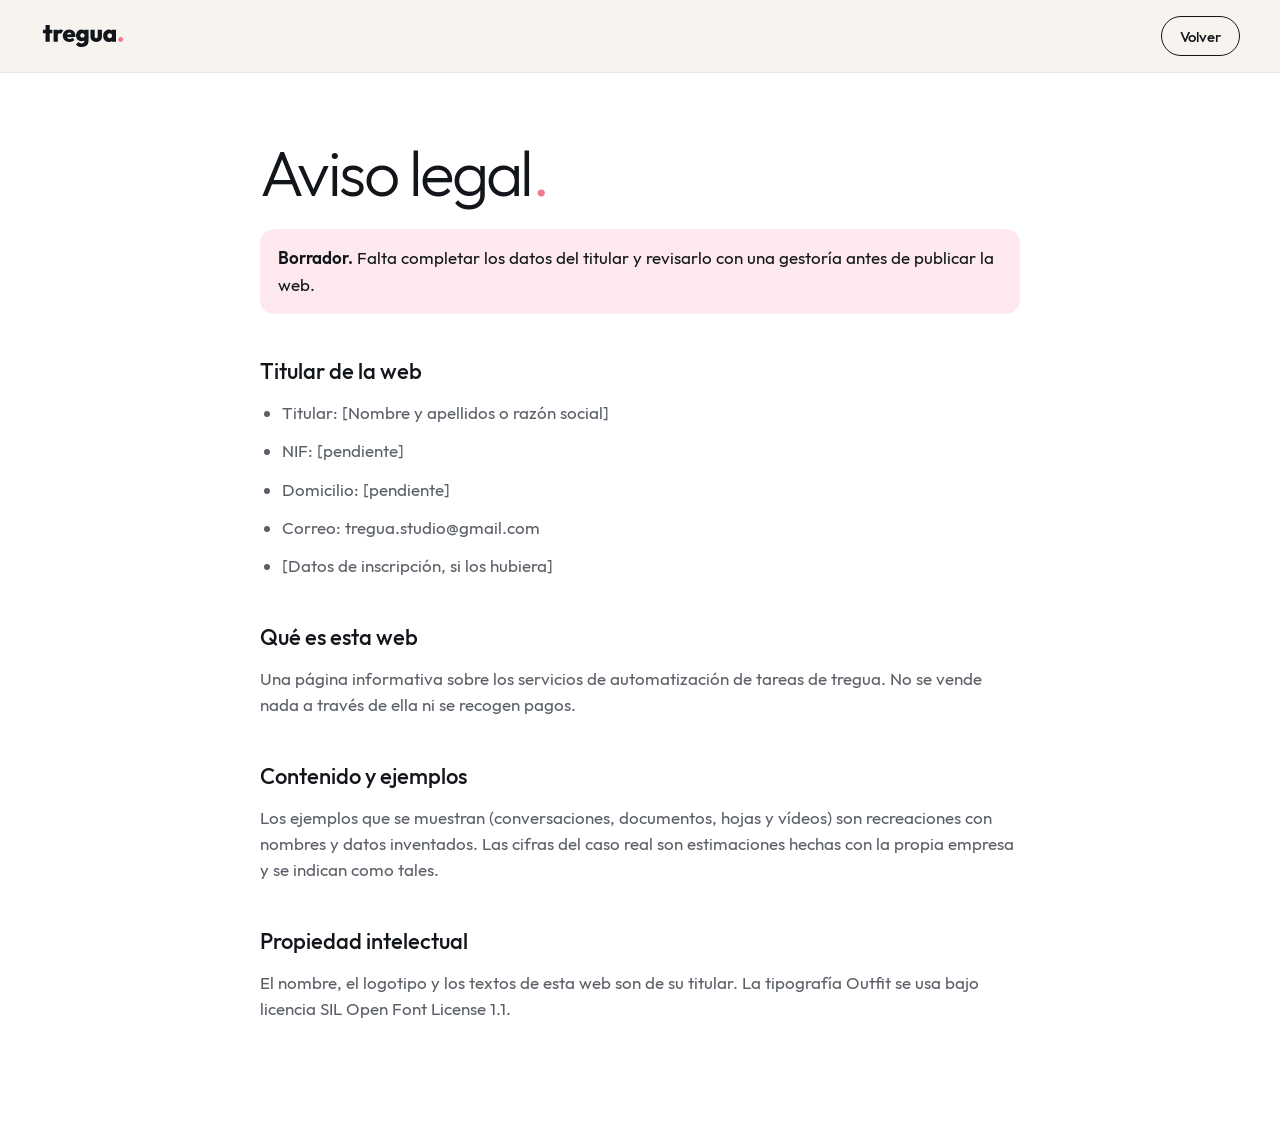
==== aviso-legal.html @ 1101c1cb "Web de una página de tregua.: portada, ejemplos animados, cómo trabajamos, caso real y contacto - Ej" ====
<!doctype html>
<html lang="es">
<head>
  <meta charset="utf-8">
  <meta name="viewport" content="width=device-width, initial-scale=1">
  <title>Aviso legal · tregua.</title>
  <meta name="robots" content="noindex">
  <link rel="icon" href="assets/img/icono.svg" type="image/svg+xml">
  <link rel="stylesheet" href="assets/css/estilos.css">
</head>
<body>
<header class="cabecera is-scrolled">
  <div class="envoltura cabecera__in">
    <a class="logo" href="index.html" aria-label="tregua. — inicio"><img src="assets/img/tregua-claro.svg" alt="tregua." width="96" height="31"></a>
    <a class="btn btn--borde btn--peq" href="index.html">Volver</a>
  </div>
</header>
<main class="legal">
  <div class="envoltura">
    <h1>Aviso legal<span class="punto">.</span></h1>
    <p class="aviso"><b>Borrador.</b> Falta completar los datos del titular y revisarlo con una gestoría antes de publicar la web.</p>

    <h2>Titular de la web</h2>
    <ul>
      <li>Titular: [Nombre y apellidos o razón social]</li>
      <li>NIF: [pendiente]</li>
      <li>Domicilio: [pendiente]</li>
      <li>Correo: tregua.studio@gmail.com</li>
      <li>[Datos de inscripción, si los hubiera]</li>
    </ul>

    <h2>Qué es esta web</h2>
    <p>Una página informativa sobre los servicios de automatización de tareas de tregua. No se vende nada a través de ella ni se recogen pagos.</p>

    <h2>Contenido y ejemplos</h2>
    <p>Los ejemplos que se muestran (conversaciones, documentos, hojas y vídeos) son recreaciones con nombres y datos inventados. Las cifras del caso real son estimaciones hechas con la propia empresa y se indican como tales.</p>

    <h2>Propiedad intelectual</h2>
    <p>El nombre, el logotipo y los textos de esta web son de su titular. La tipografía Outfit se usa bajo licencia SIL Open Font License 1.1.</p>
  </div>
</main>
</body>
</html>
---- assets/css/estilos.css ----
/* tregua. — web de una página
   Marca: Outfit · negro tinta #12151A · blanco · blanco cálido #F6F3EE · rosa #F2788F (solo acento, ~10 %).
   Referencias de estilo: editorial monocromo con botones píldora (monopo) + piezas de producto flotantes (Steep). */

@font-face { font-family: "Outfit"; src: url("../fonts/outfit-light.woff2") format("woff2"); font-weight: 300; font-style: normal; font-display: swap; }
@font-face { font-family: "Outfit"; src: url("../fonts/outfit-regular.woff2") format("woff2"); font-weight: 400; font-style: normal; font-display: swap; }
@font-face { font-family: "Outfit"; src: url("../fonts/outfit-medium.woff2") format("woff2"); font-weight: 500; font-style: normal; font-display: swap; }
@font-face { font-family: "Outfit"; src: url("../fonts/outfit-semibold.woff2") format("woff2"); font-weight: 600; font-style: normal; font-display: swap; }
@font-face { font-family: "Outfit"; src: url("../fonts/outfit-extrabold.woff2") format("woff2"); font-weight: 800; font-style: normal; font-display: swap; }

:root {
  --tinta: #12151A;
  --tinta-2: #2A2E35;
  --blanco: #FFFFFF;
  --calido: #F6F3EE;
  --calido-2: #EEE8DF;
  --calido-3: #E3DBCF;
  --rosa: #F2788F;
  --rosa-suave: #FDE9ED;
  --gris: #5B6068;
  --gris-2: #8A8E95;
  --linea: rgba(18, 21, 26, .10);
  --linea-2: rgba(18, 21, 26, .18);
  --sombra: 0 0 0 1px rgba(18, 21, 26, .05), 0 20px 25px -5px rgba(18, 21, 26, .10), 0 8px 10px -6px rgba(18, 21, 26, .08);
  --sombra-telefono: 0 0 0 1px rgba(18, 21, 26, .06), 0 40px 80px -30px rgba(18, 21, 26, .45);
  --curva: cubic-bezier(.19, 1, .22, 1);
  --max: 1200px;
  --margen: clamp(20px, 4vw, 40px);
  --fuente: "Outfit", Arial, sans-serif;
}

/* ---------- base ---------- */
*, *::before, *::after { box-sizing: border-box; }
html { -webkit-text-size-adjust: 100%; scroll-behavior: smooth; scroll-padding-top: 88px; }
body { margin: 0; font-family: var(--fuente); font-size: 17px; line-height: 1.55; color: var(--tinta); background: var(--blanco); -webkit-font-smoothing: antialiased; text-rendering: optimizeLegibility; overflow-x: hidden; }
img, svg { display: block; max-width: 100%; }
a { color: inherit; }
h1, h2, h3, p, ul, ol, dl, dd, blockquote { margin: 0; }
ul, ol { padding: 0; list-style: none; }
button { font: inherit; color: inherit; }
b { font-weight: 600; }
[hidden] { display: none !important; }
h1, h2, h3, .remate, .cita p, .cabeza > p, .contacto__texto { text-wrap: balance; }
:focus-visible { outline: 2px solid var(--rosa); outline-offset: 3px; border-radius: 6px; }

.envoltura { width: min(var(--max), 100% - 2 * var(--margen)); margin-inline: auto; }
.punto { color: var(--rosa); }
.ok { color: var(--rosa); font-weight: 600; }
.tenue { color: var(--gris); }

.saltar { position: absolute; left: 16px; top: -60px; z-index: 100; background: var(--tinta); color: #fff; padding: 10px 16px; border-radius: 999px; text-decoration: none; }
.saltar:focus { top: 12px; }

/* ---------- botones ---------- */
.btn { --alto: 50px; display: inline-flex; align-items: center; justify-content: center; gap: 10px; height: var(--alto); padding: 0 26px; border-radius: 999px; border: 1px solid var(--tinta); font: 500 16px/1 var(--fuente); text-decoration: none; white-space: nowrap; cursor: pointer; transition: background-color .5s var(--curva), color .5s var(--curva), border-color .5s var(--curva); }
.btn--lleno { background: var(--tinta); color: #fff; }
.btn--lleno:hover { background: #000; }
.btn--borde { background: transparent; color: var(--tinta); }
.btn--borde:hover { background: var(--tinta); color: #fff; }
.btn--peq { --alto: 40px; padding: 0 18px; font-size: 15px; }
.btn .flecha { transition: transform .6s var(--curva); }
.btn:hover .flecha { transform: translateX(3px); }
.btn:hover .flecha--abajo { transform: translateY(3px); }
.acciones { display: flex; flex-wrap: wrap; gap: 12px; justify-content: center; margin-top: 36px; }
.acciones--izq { justify-content: flex-start; }

/* ---------- textos comunes ---------- */
.antetitulo { display: inline-flex; align-items: center; gap: 10px; font-size: 13px; font-weight: 500; letter-spacing: .12em; text-transform: uppercase; color: var(--gris); }
.antetitulo::before { content: ""; width: 7px; height: 7px; border-radius: 50%; background: var(--rosa); flex: none; }
.antetitulo--claro { color: rgba(255, 255, 255, .68); }
@media (max-width: 520px) { .solo-ancho { display: none; } }

.seccion { padding: clamp(84px, 10vw, 140px) 0; }
.seccion--calida { background: var(--calido); }
.seccion--tinta { background: var(--tinta); color: #fff; }
.cabeza { max-width: 820px; }
.cabeza h2 { margin-top: 18px; font-weight: 300; font-size: clamp(38px, 5.4vw, 70px); line-height: 1.02; letter-spacing: -.035em; }
.cabeza > p:not(.antetitulo) { margin-top: 22px; max-width: 640px; font-size: 19px; color: var(--gris); }

/* ---------- cabecera ---------- */
.cabecera { position: fixed; inset: 0 0 auto; z-index: 50; transition: background-color .6s var(--curva), box-shadow .6s var(--curva); }
.cabecera.is-scrolled { background: rgba(246, 243, 238, .86); -webkit-backdrop-filter: saturate(1.4) blur(14px); backdrop-filter: saturate(1.4) blur(14px); box-shadow: 0 1px 0 var(--linea); }
.cabecera__in { display: flex; align-items: center; justify-content: space-between; gap: 24px; height: 72px; }
.logo { display: block; flex: none; border-radius: 4px; }
.logo img { height: 28px; width: auto; }
.nav { display: flex; gap: 30px; font-size: 15px; }
.nav a { text-decoration: none; color: var(--gris); transition: color .3s; }
.nav a:hover { color: var(--tinta); }
@media (max-width: 880px) { .nav { display: none; } }

/* ---------- portada ---------- */
.portada { position: relative; padding: 150px 0 110px; overflow: hidden;
  background:
    radial-gradient(55% 45% at 88% 8%, rgba(242, 120, 143, .16), transparent 70%),
    radial-gradient(45% 40% at 6% 92%, rgba(242, 120, 143, .09), transparent 70%),
    linear-gradient(180deg, #FFFFFF 0%, var(--calido) 100%); }
.portada__in { position: relative; }
.portada__texto { position: relative; z-index: 2; max-width: 760px; margin-inline: auto; text-align: center; }
.portada h1 { margin-top: 24px; font-weight: 300; font-size: clamp(56px, 9.4vw, 132px); line-height: .94; letter-spacing: -.045em; }
.entrada { margin: 30px auto 0; max-width: 590px; font-size: clamp(18px, 1.55vw, 20px); line-height: 1.5; color: var(--gris); }

/* piezas flotantes */
.collage { position: relative; margin-top: 64px; display: grid; grid-template-columns: repeat(2, minmax(0, 1fr)); gap: 16px; max-width: 640px; margin-inline: auto; align-items: start; }
.pieza { background: #fff; border-radius: 20px; box-shadow: var(--sombra); padding: 16px; font-size: 13.5px; line-height: 1.35; }
.pieza__cab { display: flex; align-items: center; gap: 8px; font-weight: 500; font-size: 13px; margin-bottom: 10px; }
.pieza__etq { font-size: 11px; font-weight: 500; letter-spacing: .1em; text-transform: uppercase; color: var(--gris); }
.pieza__tit { margin: 4px 0 10px; font-size: 19px; font-weight: 500; letter-spacing: -.01em; }
.pieza__tit--peq { font-size: 16px; margin-bottom: 4px; }
.pieza__numero { margin-top: 6px; font-size: 50px; font-weight: 300; letter-spacing: -.05em; line-height: 1; }
.pieza__texto { margin-top: 6px; color: var(--gris); }
.pieza__linea { width: 32px; height: 3px; border-radius: 3px; background: var(--rosa); margin-bottom: 10px; }
.pieza--video { display: flex; gap: 14px; align-items: center; }
.mini-msg { max-width: 92%; width: fit-content; padding: 7px 11px; border-radius: 14px; font-size: 13.5px; margin-top: 6px; }
.mini-msg--out { margin-left: auto; background: var(--tinta); color: #fff; border-bottom-right-radius: 4px; }
.mini-msg--in { background: var(--calido); border-bottom-left-radius: 4px; }
.chip { display: inline-flex; align-items: center; gap: 7px; margin-top: 12px; padding: 5px 11px; border-radius: 999px; background: var(--calido); font-size: 12px; font-weight: 500; }
.chip__punto { width: 6px; height: 6px; border-radius: 50%; background: var(--rosa); }

@media (min-width: 1180px) {
  .portada { padding: 168px 0 120px; }
  .portada__in { min-height: 620px; }
  .collage { position: absolute; inset: 0; margin: 0; max-width: none; display: block; pointer-events: none; }
  .pieza { position: absolute; width: 236px; }
  .pieza--chat { left: 0; top: -12px; }
  .pieza--doc { right: 6px; top: -36px; width: 216px; }
  .pieza--cifra { left: 30px; bottom: 6px; width: 214px; }
  .pieza--video { right: 0; bottom: -4px; width: 262px; }
  .flota { animation: flotar 7s ease-in-out infinite alternate; transform: rotate(var(--r, 0deg)); }
}
@keyframes flotar { from { transform: translate3d(0, 0, 0) rotate(var(--r, 0deg)); } to { transform: translate3d(0, -12px, 0) rotate(var(--r, 0deg)); } }
@media (max-width: 640px) {
  .collage { display: flex; overflow-x: auto; scroll-snap-type: x mandatory; gap: 12px; margin-inline: calc(-1 * var(--margen)); padding: 6px var(--margen) 24px; scrollbar-width: none; }
  .collage::-webkit-scrollbar { display: none; }
  .collage { align-items: flex-start; }
  .pieza { flex: 0 0 236px; scroll-snap-align: center; }
  .pieza--video { flex-basis: 268px; }
}

/* ---------- fotos simuladas (desenfoque tipo foto, sin imágenes reales) ---------- */
.foto { position: relative; display: block; overflow: hidden; background-color: var(--calido-3); }
.foto--1 { background: radial-gradient(40% 45% at 30% 30%, #F9D9BF 0, transparent 70%), radial-gradient(45% 50% at 72% 72%, #3A3F48 0, transparent 70%), radial-gradient(30% 30% at 75% 25%, #F2788F 0, transparent 70%), linear-gradient(150deg, #E9D7C3, #B99B80); }
.foto--2 { background: radial-gradient(50% 40% at 60% 35%, #FFF3E2 0, transparent 70%), radial-gradient(45% 45% at 25% 75%, #6E5A4B 0, transparent 70%), linear-gradient(200deg, #D9C2A8, #8F7863); }
.foto--3 { background: radial-gradient(40% 40% at 40% 60%, #FBC8A2 0, transparent 70%), radial-gradient(35% 35% at 75% 30%, #2B3038 0, transparent 70%), linear-gradient(120deg, #F1E3D2, #C7A98B); }
.foto--4 { background: radial-gradient(45% 45% at 65% 40%, #F7B9C4 0, transparent 70%), radial-gradient(40% 40% at 25% 70%, #4A4F58 0, transparent 70%), linear-gradient(170deg, #EADBC9, #A58A72); }
.foto--5 { background: radial-gradient(50% 45% at 35% 35%, #FFE9CF 0, transparent 70%), radial-gradient(40% 45% at 70% 75%, #59483C 0, transparent 70%), linear-gradient(140deg, #E2CDB5, #9D8169); }
.foto--6 { background: radial-gradient(40% 40% at 70% 65%, #F2788F 0, transparent 70%), radial-gradient(45% 40% at 30% 30%, #FBE7D2 0, transparent 70%), linear-gradient(210deg, #D8C1A6, #7E6A58); }
.foto--7 { background: radial-gradient(45% 35% at 50% 30%, #FFE3C7 0, transparent 70%), radial-gradient(55% 40% at 30% 80%, #2D323B 0, transparent 70%), radial-gradient(30% 25% at 78% 62%, #F2788F 0, transparent 70%), linear-gradient(180deg, #C9AC8E, #5D4C40); }
.fotos { display: grid; gap: 4px; }
.fotos--3 { grid-template-columns: repeat(3, 1fr); }
.fotos .foto { aspect-ratio: 1; border-radius: 6px; }

/* vídeo (miniatura) */
.vid { position: relative; width: 132px; aspect-ratio: 9 / 16; border-radius: 12px; margin-bottom: 8px; }
.vid--mini { width: 74px; flex: none; margin: 0; border-radius: 10px; }
.vid__play { position: absolute; left: 50%; top: 50%; width: 38px; height: 38px; margin: -19px 0 0 -19px; border-radius: 50%; background: rgba(255, 255, 255, .92); }
.vid__play::after { content: ""; position: absolute; left: 15px; top: 12px; border-style: solid; border-width: 7px 0 7px 11px; border-color: transparent transparent transparent var(--tinta); }
.vid--mini .vid__play { width: 28px; height: 28px; margin: -14px 0 0 -14px; }
.vid--mini .vid__play::after { left: 11px; top: 8.5px; border-width: 5.5px 0 5.5px 8px; }
.vid__dur { position: absolute; right: 6px; bottom: 6px; padding: 2px 6px; border-radius: 999px; background: rgba(18, 21, 26, .72); color: #fff; font-size: 10.5px; font-weight: 500; }

/* ---------- problema ---------- */
.tres { display: grid; grid-template-columns: repeat(3, minmax(0, 1fr)); gap: 16px; margin-top: 56px; }
.tarjeta { display: flex; flex-direction: column; gap: 12px; min-height: 300px; padding: 30px 28px 32px; border-radius: 24px; background: var(--calido); }
.tarjeta__dibujo { width: 140px; height: 64px; color: var(--tinta); }
.tarjeta__num { margin-top: 40px; font-size: 14px; font-weight: 500; color: var(--gris); }
.tarjeta h3 { font-size: 23px; font-weight: 500; line-height: 1.18; letter-spacing: -.01em; }
.tarjeta p:last-child { color: var(--gris); }
.remate { margin-top: 44px; font-size: clamp(20px, 2vw, 24px); font-weight: 400; letter-spacing: -.01em; max-width: 760px; }
@media (max-width: 900px) { .tres { grid-template-columns: 1fr; } .tarjeta { min-height: 0; } }

/* ---------- ejemplos: pestañas ---------- */
.pestanas { display: flex; gap: 8px; margin-top: 44px; overflow-x: auto; scrollbar-width: none; padding: 4px; margin-inline: -4px; }
.pestanas::-webkit-scrollbar { display: none; }
.pestana { flex: none; height: 44px; padding: 0 20px; border-radius: 999px; border: 1px solid var(--linea-2); background: transparent; font-size: 15px; font-weight: 500; color: var(--gris); cursor: pointer; transition: background-color .45s var(--curva), color .45s var(--curva), border-color .45s var(--curva); }
.pestana:hover { color: var(--tinta); border-color: var(--tinta); }
.pestana[aria-selected="true"] { background: var(--tinta); border-color: var(--tinta); color: #fff; }

.panel { display: grid; grid-template-columns: minmax(0, 1fr) 300px minmax(0, 1fr); gap: clamp(32px, 4vw, 56px); align-items: center; margin-top: 48px; }
.panel[hidden] { display: none; }
.panel.entra-panel { animation: entraPanel .7s var(--curva); }
@keyframes entraPanel { from { opacity: 0; transform: translateY(14px); } to { opacity: 1; transform: none; } }
.panel__texto h3 { margin-top: 18px; font-size: clamp(28px, 2.6vw, 36px); font-weight: 400; line-height: 1.08; letter-spacing: -.025em; }
.panel__texto > p { margin-top: 14px; color: var(--gris); }
.etiqueta { display: inline-flex; align-items: center; gap: 8px; height: 28px; padding: 0 12px; border-radius: 999px; background: #fff; border: 1px solid var(--linea); font-size: 13px; font-weight: 500; }
.etiqueta::before { content: ""; width: 7px; height: 7px; border-radius: 50%; border: 1.5px solid var(--gris-2); }
.etiqueta--viva::before { border: 0; background: var(--rosa); box-shadow: 0 0 0 4px rgba(242, 120, 143, .18); }
.etiqueta--oscura { background: rgba(255, 255, 255, .08); border-color: rgba(255, 255, 255, .16); color: #fff; }
.etiqueta--oscura::before { border-color: var(--rosa); }
.lista { margin-top: 20px; display: grid; gap: 10px; }
.lista li { position: relative; padding-left: 28px; }
.lista li::before { content: ""; position: absolute; left: 2px; top: .42em; width: 13px; height: 7px; border-left: 2px solid var(--rosa); border-bottom: 2px solid var(--rosa); transform: rotate(-45deg); }
.lista--clara li { color: rgba(255, 255, 255, .86); }
.usted { margin-top: 22px; padding-top: 18px; border-top: 1px solid var(--linea); color: var(--tinta) !important; }
.repetir { margin-top: 18px; display: inline-flex; align-items: center; gap: 8px; padding: 0; border: 0; background: none; font-size: 15px; font-weight: 500; color: var(--gris); cursor: pointer; }
.repetir::before { content: "↻"; font-size: 17px; line-height: 1; }
.repetir:hover { color: var(--tinta); }

@media (max-width: 1099px) {
  .panel { grid-template-columns: 300px minmax(0, 1fr); }
  .panel__texto { grid-column: 1 / -1; max-width: 680px; }
}
@media (max-width: 720px) {
  .panel { grid-template-columns: 1fr; justify-items: center; }
  .panel__texto { justify-self: stretch; }
  .resultado { width: 100%; }
}

/* ---------- teléfono y chat ---------- */
.telefono { position: relative; width: 300px; max-width: 100%; height: 600px; padding: 10px; border-radius: 48px; background: var(--tinta); box-shadow: var(--sombra-telefono); }
.telefono::before { content: ""; position: absolute; z-index: 3; top: 20px; left: 50%; width: 86px; height: 24px; margin-left: -43px; border-radius: 20px; background: #000; }
.pantalla { display: flex; flex-direction: column; height: 100%; overflow: hidden; border-radius: 38px; background: var(--calido-2); }
.chat__cab { display: flex; align-items: center; gap: 10px; padding: 48px 16px 11px; background: #fff; border-bottom: 1px solid var(--linea); }
.avatar { display: grid; place-items: center; flex: none; width: 34px; height: 34px; border-radius: 50%; background: var(--tinta); color: #fff; font-size: 12px; font-weight: 600; letter-spacing: .02em; }
.avatar--peq { width: 26px; height: 26px; font-size: 10px; }
.avatar--clara { background: var(--rosa); color: var(--tinta); }
.chat__nombre { font-size: 15px; font-weight: 500; line-height: 1.2; }
.chat__estado { font-size: 12px; color: var(--gris); line-height: 1.3; }
.chat__cuerpo { flex: 1; display: flex; flex-direction: column; justify-content: flex-end; gap: 6px; min-height: 0; padding: 12px 12px 14px; overflow: hidden; -webkit-mask-image: linear-gradient(180deg, transparent 0, #000 34px); mask-image: linear-gradient(180deg, transparent 0, #000 34px); }
.dia { align-self: center; margin-bottom: auto; padding: 3px 10px; border-radius: 999px; background: rgba(255, 255, 255, .7); font-size: 11px; color: var(--gris); }
.msg { position: relative; max-width: 84%; padding: 8px 11px 6px; border-radius: 16px; font-size: 13.5px; line-height: 1.38; box-shadow: 0 1px 0 rgba(18, 21, 26, .06); }
.msg--in { align-self: flex-start; background: #fff; border-bottom-left-radius: 5px; }
.msg--out { align-self: flex-end; background: var(--tinta); color: #fff; border-bottom-right-radius: 5px; }
.msg--media { padding: 4px 4px 6px; }
.msg--in.msg--media { width: 184px; font-size: 13px; }
.msg--in.msg--media .vid { width: 100%; aspect-ratio: 4 / 5; margin-bottom: 4px; }
.msg__texto { display: block; padding: 2px 7px 0; }
.msg--media .hora { margin-right: 6px; }
.hora { display: block; margin-top: 2px; text-align: right; font-size: 10.5px; opacity: .55; white-space: nowrap; }
.msg--out .hora { opacity: .62; }
.vistos { color: var(--rosa); letter-spacing: -.12em; margin-left: 2px; }
.msg--out .vistos { opacity: 1; }
.galeria { display: grid; grid-template-columns: repeat(3, 1fr); gap: 3px; width: 186px; border-radius: 12px; overflow: hidden; }
.galeria .foto { aspect-ratio: 1; }
.galeria__mas { display: grid; place-items: center; isolation: isolate; color: #fff; font-weight: 600; font-size: 18px; }
.galeria__mas::before { content: ""; position: absolute; inset: 0; z-index: -1; background: rgba(18, 21, 26, .45); }
.adjunto { display: flex; align-items: center; gap: 9px; margin: 8px 0 4px; padding: 8px; border-radius: 10px; background: var(--calido); font-size: 12px; line-height: 1.3; }
.adjunto b { font-weight: 500; }
.adjunto__ico { display: grid; place-items: center; flex: none; width: 32px; height: 38px; border-radius: 5px; background: var(--tinta); color: #fff; font-size: 9px; font-weight: 600; letter-spacing: .04em; }
.chat__pie { display: flex; align-items: center; gap: 8px; padding: 10px 12px 18px; background: #fff; border-top: 1px solid var(--linea); }
.chat__input { flex: 1; display: flex; align-items: center; height: 36px; padding: 0 14px; border-radius: 999px; background: var(--calido); font-size: 13px; color: var(--gris-2); }
.chat__enviar { display: grid; place-items: center; width: 36px; height: 36px; border-radius: 50%; background: var(--tinta); }

/* aparición de mensajes (solo con JS) */
.js .msg.oculto, .js .escribiendo.oculto { display: none; }
.msg.entra { animation: entraMsg .55s var(--curva) both; }
@keyframes entraMsg { from { opacity: 0; transform: translateY(10px) scale(.97); } to { opacity: 1; transform: none; } }
.escribiendo { align-self: flex-start; display: inline-flex; gap: 4px; padding: 12px 14px; border-radius: 16px; border-bottom-left-radius: 5px; background: #fff; }
.escribiendo span { width: 6px; height: 6px; border-radius: 50%; background: var(--gris-2); animation: puntos 1.1s infinite ease-in-out; }
.escribiendo span:nth-child(2) { animation-delay: .15s; }
.escribiendo span:nth-child(3) { animation-delay: .3s; }
@keyframes puntos { 0%, 60%, 100% { transform: translateY(0); opacity: .5; } 30% { transform: translateY(-4px); opacity: 1; } }

/* ---------- resultados (lo que sale) ---------- */
.resultado { display: flex; flex-direction: column; align-items: center; gap: 14px; }
.resultado__pie { font-size: 14px; color: var(--gris); text-align: center; }

/* documento */
.doc { position: relative; width: 100%; max-width: 330px; padding: 26px 24px 20px; border-radius: 16px; background: #fff; box-shadow: var(--sombra); font-size: 12px; line-height: 1.4; }
.doc__linea { width: 34px; height: 3px; border-radius: 3px; background: var(--rosa); }
.doc__etq { margin-top: 14px; font-size: 10.5px; font-weight: 500; letter-spacing: .12em; text-transform: uppercase; color: var(--gris); }
.doc__tit { margin-top: 4px; font-size: 25px; font-weight: 400; letter-spacing: -.02em; line-height: 1.1; }
.doc__tit--peq { font-size: 20px; }
.doc__datos { display: grid; grid-template-columns: 1fr 1fr; gap: 10px 14px; margin-top: 16px; padding: 12px 0; border-block: 1px solid var(--linea); }
.doc__datos dt { font-size: 10px; letter-spacing: .08em; text-transform: uppercase; color: var(--gris); }
.doc__datos dd { font-size: 13px; font-weight: 500; }
.doc__fotos { margin-top: 14px; }
.doc__texto { display: grid; gap: 6px; margin-top: 14px; }
.doc__texto span { height: 7px; border-radius: 4px; background: var(--calido-2); }
.doc__texto .corta { width: 62%; }
.doc__pie { margin-top: 16px; padding-top: 10px; border-top: 1px solid var(--linea); font-size: 10.5px; color: var(--gris); }
.doc__esperando { position: absolute; inset: 0; z-index: 2; display: flex; align-items: center; justify-content: center; gap: 10px; border-radius: 16px; background: rgba(255, 255, 255, .78); -webkit-backdrop-filter: blur(3px); backdrop-filter: blur(3px); font-size: 14px; font-weight: 500; color: var(--gris); transition: opacity .6s var(--curva), visibility .6s; }
.doc.listo .doc__esperando, .no-js .doc__esperando { opacity: 0; visibility: hidden; }
.girando { width: 16px; height: 16px; border-radius: 50%; border: 2px solid var(--calido-3); border-top-color: var(--rosa); animation: girar .9s linear infinite; }
@keyframes girar { to { transform: rotate(360deg); } }

/* presupuesto */
.presu__cab { display: flex; justify-content: space-between; align-items: center; padding-bottom: 12px; border-bottom: 2px solid var(--tinta); }
.presu__marca { font-weight: 800; font-size: 14px; letter-spacing: -.01em; }
.presu__num { font-size: 12px; font-weight: 500; color: var(--gris); }
.presu__tabla { width: 100%; margin-top: 14px; border-collapse: collapse; font-size: 11.5px; }
.presu__tabla th { padding: 6px 0; text-align: left; font-size: 9.5px; font-weight: 500; letter-spacing: .08em; text-transform: uppercase; color: var(--gris); border-bottom: 1px solid var(--linea); }
.presu__tabla td { padding: 8px 0; border-bottom: 1px solid var(--linea); }
.presu__tabla th:not(:first-child), .presu__tabla td:not(:first-child) { text-align: right; }
.presu__totales { margin: 12px 0 0 auto; width: 62%; display: grid; gap: 4px; }
.presu__totales div { display: flex; justify-content: space-between; font-size: 12px; }
.presu__totales dt { color: var(--gris); }
.presu__total { margin-top: 4px; padding-top: 6px; border-top: 1px solid var(--tinta); font-size: 14px !important; font-weight: 600; }
.presu__total dt { color: var(--tinta) !important; }
.sello { position: absolute; right: 22px; top: 92px; padding: 6px 12px; border: 2px solid var(--rosa); border-radius: 8px; color: var(--rosa); font-size: 13px; font-weight: 600; letter-spacing: .12em; text-transform: uppercase; transform: rotate(-8deg) scale(1.3); opacity: 0; transition: opacity .5s var(--curva), transform .7s var(--curva); }
.sello.listo { opacity: 1; transform: rotate(-8deg) scale(1); }

/* montaje de vídeo */
.montaje { width: 100%; max-width: 340px; padding: 16px; border-radius: 20px; background: #fff; box-shadow: var(--sombra); font-size: 12px; }
.montaje__cab { display: flex; justify-content: space-between; align-items: center; height: 26px; }
.montaje__version { position: relative; font-weight: 500; font-size: 13px; }
.montaje__version .v2 { position: absolute; left: 0; top: 0; white-space: nowrap; opacity: 0; transition: opacity .5s; }
.montaje__version .v1 { transition: opacity .5s; }
.montaje__version .v2.listo { opacity: 1; }
.montaje__version:has(.v2.listo) .v1 { opacity: 0; }
.montaje__estado { padding: 3px 10px; border-radius: 999px; background: var(--rosa-suave); font-weight: 500; opacity: 0; transform: translateY(4px); transition: opacity .5s var(--curva), transform .6s var(--curva); }
.montaje__estado.listo { opacity: 1; transform: none; }
.montaje__pantalla { position: relative; margin: 12px auto 0; width: 150px; aspect-ratio: 9 / 16; border-radius: 14px; }
.montaje__marca { position: absolute; left: 50%; top: 14px; transform: translateX(-50%); padding: 3px 8px; border: 1px solid rgba(255, 255, 255, .85); border-radius: 4px; color: #fff; font-size: 9px; font-weight: 600; letter-spacing: .14em; white-space: nowrap; }
.montaje__rotulo { position: absolute; left: 12px; right: 12px; bottom: 16px; color: #fff; font-size: 15px; font-weight: 500; line-height: 1.1; text-shadow: 0 1px 8px rgba(0, 0, 0, .3); }
.pista { display: flex; gap: 3px; margin-top: 14px; }
.pista__seg { flex: var(--w) 1 0; display: flex; align-items: flex-end; height: 40px; padding: 5px 4px; border-radius: 6px; background: var(--calido-2); font-size: 9px; font-weight: 500; color: var(--gris); overflow: hidden; white-space: nowrap; transition: flex-grow .8s var(--curva), opacity .6s, padding .8s var(--curva), margin .8s var(--curva); }
.pista__seg:first-child { background: var(--tinta); color: #fff; }
.pista__seg--cierre { background: var(--tinta); color: #fff; }
.pista__seg--fotos { background: var(--rosa-suave); color: var(--tinta); }
.pista__seg--fotos.listo { flex-grow: 0; padding-inline: 0; opacity: 0; margin-left: -3px; }
.musica { display: flex; align-items: center; gap: 10px; margin-top: 8px; }
.musica__onda { flex: 1; height: 24px; background: url("data:image/svg+xml,%3Csvg xmlns='http://www.w3.org/2000/svg' width='184' height='24' fill='%2312151A'%3E%3Crect x='0' y='8.0' width='2' height='8' rx='1'/%3E%3Crect x='4' y='9.0' width='2' height='6' rx='1'/%3E%3Crect x='8' y='7.0' width='2' height='10' rx='1'/%3E%3Crect x='12' y='10.0' width='2' height='4' rx='1'/%3E%3Crect x='16' y='10.0' width='2' height='4' rx='1'/%3E%3Crect x='20' y='10.0' width='2' height='4' rx='1'/%3E%3Crect x='24' y='8.0' width='2' height='8' rx='1'/%3E%3Crect x='28' y='1.0' width='2' height='22' rx='1'/%3E%3Crect x='32' y='10.0' width='2' height='4' rx='1'/%3E%3Crect x='36' y='2.0' width='2' height='20' rx='1'/%3E%3Crect x='40' y='7.0' width='2' height='10' rx='1'/%3E%3Crect x='44' y='10.0' width='2' height='4' rx='1'/%3E%3Crect x='48' y='9.0' width='2' height='6' rx='1'/%3E%3Crect x='52' y='4.0' width='2' height='16' rx='1'/%3E%3Crect x='56' y='4.0' width='2' height='16' rx='1'/%3E%3Crect x='60' y='9.0' width='2' height='6' rx='1'/%3E%3Crect x='64' y='7.0' width='2' height='10' rx='1'/%3E%3Crect x='68' y='9.0' width='2' height='6' rx='1'/%3E%3Crect x='72' y='2.0' width='2' height='20' rx='1'/%3E%3Crect x='76' y='4.0' width='2' height='16' rx='1'/%3E%3Crect x='80' y='10.0' width='2' height='4' rx='1'/%3E%3Crect x='84' y='1.0' width='2' height='22' rx='1'/%3E%3Crect x='88' y='9.0' width='2' height='6' rx='1'/%3E%3Crect x='92' y='7.0' width='2' height='10' rx='1'/%3E%3Crect x='96' y='1.0' width='2' height='22' rx='1'/%3E%3Crect x='100' y='10.0' width='2' height='4' rx='1'/%3E%3Crect x='104' y='1.0' width='2' height='22' rx='1'/%3E%3Crect x='108' y='1.0' width='2' height='22' rx='1'/%3E%3Crect x='112' y='4.0' width='2' height='16' rx='1'/%3E%3Crect x='116' y='10.0' width='2' height='4' rx='1'/%3E%3Crect x='120' y='7.0' width='2' height='10' rx='1'/%3E%3Crect x='124' y='10.0' width='2' height='4' rx='1'/%3E%3Crect x='128' y='2.0' width='2' height='20' rx='1'/%3E%3Crect x='132' y='8.0' width='2' height='8' rx='1'/%3E%3Crect x='136' y='6.0' width='2' height='12' rx='1'/%3E%3Crect x='140' y='4.0' width='2' height='16' rx='1'/%3E%3Crect x='144' y='8.0' width='2' height='8' rx='1'/%3E%3Crect x='148' y='2.0' width='2' height='20' rx='1'/%3E%3Crect x='152' y='9.0' width='2' height='6' rx='1'/%3E%3Crect x='156' y='1.0' width='2' height='22' rx='1'/%3E%3Crect x='160' y='8.0' width='2' height='8' rx='1'/%3E%3Crect x='164' y='9.0' width='2' height='6' rx='1'/%3E%3Crect x='168' y='10.0' width='2' height='4' rx='1'/%3E%3Crect x='172' y='9.0' width='2' height='6' rx='1'/%3E%3Crect x='176' y='8.0' width='2' height='8' rx='1'/%3E%3Crect x='180' y='10.0' width='2' height='4' rx='1'/%3E%3C/svg%3E") left center / auto 100% repeat-x; opacity: .75; }
.musica__nombre { position: relative; min-width: 108px; font-weight: 500; font-size: 11.5px; }
.musica__nombre .m2 { position: absolute; left: 0; top: 0; opacity: 0; transition: opacity .5s; }
.musica__nombre .m1 { transition: opacity .5s; }
.musica__nombre .m2.listo { opacity: 1; }
.musica__nombre:has(.m2.listo) .m1 { opacity: 0; }

/* hoja de cálculo */
.hoja { width: 100%; max-width: 420px; border-radius: 16px; background: #fff; box-shadow: var(--sombra); overflow: hidden; font-size: 12px; }
.hoja__cab { display: flex; align-items: center; gap: 10px; padding: 12px 14px; font-weight: 500; font-size: 13px; border-bottom: 1px solid var(--linea); }
.hoja__ico { width: 16px; height: 18px; border-radius: 3px; background: linear-gradient(var(--tinta), var(--tinta)) 3px 5px / 10px 1.5px no-repeat, linear-gradient(var(--tinta), var(--tinta)) 3px 9px / 10px 1.5px no-repeat, linear-gradient(var(--tinta), var(--tinta)) 3px 13px / 10px 1.5px no-repeat, var(--calido-2); }
.hoja__tabla { width: 100%; border-collapse: collapse; }
.hoja__tabla th, .hoja__tabla td { padding: 8px 8px; border-bottom: 1px solid var(--linea); border-right: 1px solid var(--linea); text-align: left; white-space: nowrap; }
.hoja__tabla th { background: var(--calido); font-size: 10.5px; font-weight: 500; color: var(--gris); }
.hoja__tabla td:first-child, .hoja__tabla th:first-child { width: 26px; text-align: center; color: var(--gris-2); background: var(--calido); font-size: 10.5px; }
.hoja__tabla tr > :last-child { border-right: 0; }
.hoja__tabla tbody tr:last-child td { border-bottom: 0; }
.estado { display: inline-block; padding: 2px 8px; border-radius: 999px; background: var(--calido-2); font-size: 10.5px; font-weight: 500; }
.estado--listo { background: var(--tinta); color: #fff; }
.estado--nuevo { background: var(--rosa); color: var(--tinta); }
.js .hoja__nueva { opacity: 0; }
.js .hoja__nueva td { padding-block: 0; line-height: 0; border-bottom-width: 0; transition: padding .7s var(--curva), line-height .7s var(--curva); }
.hoja__nueva.listo { opacity: 1; background: var(--rosa-suave); animation: filaNueva 1.6s var(--curva); }
.js .hoja__nueva.listo td { padding-block: 8px; line-height: 1.55; }
.hoja__nueva td:first-child { background: var(--rosa-suave); }
@keyframes filaNueva { from { background: #FBD3DB; } to { background: var(--rosa-suave); } }
@media (max-width: 420px) {
  .hoja__tabla th:nth-child(5), .hoja__tabla td:nth-child(5) { display: none; }
}

/* ---------- cómo trabajamos ---------- */
.pasos { display: grid; grid-template-columns: repeat(4, minmax(0, 1fr)); gap: 0 32px; margin-top: 64px; counter-reset: paso; }
.paso { padding-top: 26px; border-top: 1px solid var(--linea-2); }
.paso .paso__num { font-size: 60px; font-weight: 300; line-height: 1; letter-spacing: -.05em; }
.paso h3 { margin-top: 26px; font-size: 21px; font-weight: 500; line-height: 1.2; letter-spacing: -.01em; }
.paso p { margin-top: 10px; font-size: 16px; color: var(--gris); }
@media (max-width: 980px) { .pasos { grid-template-columns: repeat(2, minmax(0, 1fr)); row-gap: 48px; } }
@media (max-width: 600px) { .pasos { grid-template-columns: 1fr; row-gap: 40px; } }

/* ---------- frase ---------- */
.cita { padding: clamp(84px, 12vw, 168px) 0; background: var(--calido); }
.cita blockquote p { max-width: 1020px; font-size: clamp(34px, 5.6vw, 80px); font-weight: 300; line-height: 1.04; letter-spacing: -.04em; }

/* ---------- caso ---------- */
.caso { display: grid; grid-template-columns: repeat(2, minmax(0, 1fr)); gap: 16px; margin-top: 56px; }
.caso__col { padding: clamp(28px, 3vw, 40px); border-radius: 24px; border: 1px solid rgba(255, 255, 255, .14); }
.caso__col--ahora { background: rgba(255, 255, 255, .05); }
.caso__etq { font-size: 13px; font-weight: 500; letter-spacing: .12em; text-transform: uppercase; color: rgba(255, 255, 255, .6); }
.cifra { margin-top: 18px; font-size: clamp(76px, 9vw, 124px); font-weight: 300; line-height: .9; letter-spacing: -.06em; }
.cifra small { margin-left: 8px; font-size: .3em; letter-spacing: 0; color: rgba(255, 255, 255, .7); }
.caso__texto { margin-top: 20px; max-width: 420px; color: rgba(255, 255, 255, .78); }
.caso__datos { display: flex; gap: 40px; margin-top: 28px; padding-top: 22px; border-top: 1px solid rgba(255, 255, 255, .14); }
.caso__datos dt { font-size: 32px; font-weight: 300; letter-spacing: -.03em; }
.caso__datos dd { color: rgba(255, 255, 255, .62); font-size: 15px; }
.caso .lista { margin-top: 22px; gap: 14px; }
.caso__ahora-extra { margin-top: 28px; padding-top: 22px; border-top: 1px solid rgba(255, 255, 255, .14); color: rgba(255, 255, 255, .78); }
.caso__ahora-extra .etiqueta { margin-right: 8px; vertical-align: 1px; }
.nota { margin-top: 28px; font-size: 14px; color: rgba(255, 255, 255, .52); }
@media (max-width: 860px) { .caso { grid-template-columns: 1fr; } }

/* ---------- preguntas ---------- */
.preguntas { display: grid; grid-template-columns: minmax(0, 5fr) minmax(0, 7fr); gap: 48px; align-items: start; }
.preguntas .cabeza { position: sticky; top: 110px; }
.acordeon { border-top: 1px solid var(--linea-2); }
.acordeon details { border-bottom: 1px solid var(--linea-2); }
.acordeon summary { display: flex; justify-content: space-between; align-items: center; gap: 24px; padding: 24px 0; font-size: 20px; font-weight: 500; letter-spacing: -.01em; list-style: none; cursor: pointer; }
.acordeon summary::-webkit-details-marker { display: none; }
.mas { position: relative; flex: none; width: 30px; height: 30px; border-radius: 50%; border: 1px solid var(--linea-2); transition: transform .6s var(--curva), background-color .4s, border-color .4s; }
.mas::before, .mas::after { content: ""; position: absolute; left: 50%; top: 50%; width: 12px; height: 1.5px; margin: -.75px 0 0 -6px; background: var(--tinta); }
.mas::after { transform: rotate(90deg); }
.acordeon summary:hover .mas { border-color: var(--tinta); }
.acordeon details[open] .mas { transform: rotate(45deg); background: var(--tinta); border-color: var(--tinta); }
.acordeon details[open] .mas::before, .acordeon details[open] .mas::after { background: #fff; }
.acordeon details p { max-width: 640px; padding: 0 48px 26px 0; color: var(--gris); }
@media (max-width: 900px) { .preguntas { grid-template-columns: 1fr; } .preguntas .cabeza { position: static; } }

/* ---------- contacto ---------- */
.contacto { padding: clamp(84px, 11vw, 150px) 0; background:
  radial-gradient(45% 60% at 92% 100%, rgba(242, 120, 143, .2), transparent 70%),
  var(--calido); }
.contacto h2 { margin-top: 18px; max-width: 960px; font-size: clamp(42px, 6.6vw, 92px); font-weight: 300; line-height: 1; letter-spacing: -.045em; }
.contacto__texto { margin-top: 26px; max-width: 560px; font-size: 19px; color: var(--gris); }
.contacto__correo { margin-top: 22px; font-size: 15px; color: var(--gris); }

/* ---------- pie ---------- */
.pie { padding: 72px 0 36px; background: var(--tinta); color: rgba(255, 255, 255, .78); font-size: 15px; }
.pie__in { display: grid; grid-template-columns: minmax(0, 2fr) minmax(0, 1fr) minmax(0, 1fr); gap: 40px; }
.pie__marca img { height: 32px; width: auto; }
.pie__marca p { margin-top: 16px; color: rgba(255, 255, 255, .6); }
.pie__tit { margin-bottom: 10px; font-size: 12px; font-weight: 500; letter-spacing: .12em; text-transform: uppercase; color: rgba(255, 255, 255, .5); }
.pie a { text-decoration: none; transition: color .3s; }
.pie a:hover { color: #fff; }
.pie__base { display: flex; flex-wrap: wrap; justify-content: space-between; gap: 12px; margin-top: 56px; padding-top: 24px; border-top: 1px solid rgba(255, 255, 255, .12); font-size: 13px; color: rgba(255, 255, 255, .5); }
@media (max-width: 760px) { .pie__in { grid-template-columns: 1fr 1fr; } .pie__marca { grid-column: 1 / -1; } }

/* ---------- aparición al hacer scroll ---------- */
.js .revela { opacity: 0; transform: translateY(26px); transition: opacity 1s var(--curva) var(--d, 0s), transform 1.2s var(--curva) var(--d, 0s); }
.js .revela.is-in { opacity: 1; transform: none; }

/* ---------- movimiento reducido ---------- */
@media (prefers-reduced-motion: reduce) {
  html { scroll-behavior: auto; }
  *, *::before, *::after { animation-duration: .01ms !important; animation-iteration-count: 1 !important; transition-duration: .01ms !important; }
  .js .revela { opacity: 1; transform: none; }
  .flota { animation: none !important; }
}

/* modo «?estatico» (capturas y pruebas): todo quieto y terminado */
.estatico *, .estatico *::before, .estatico *::after { transition: none !important; animation: none !important; }

/* ---------- páginas legales ---------- */
.legal { padding: 140px 0 100px; }
.legal .envoltura { max-width: 760px; }
.legal h1 { font-size: clamp(40px, 6vw, 64px); font-weight: 300; letter-spacing: -.04em; line-height: 1.02; }
.legal h2 { margin-top: 40px; font-size: 22px; font-weight: 500; }
.legal p, .legal li { margin-top: 12px; color: var(--gris); }
.legal ul { list-style: disc; padding-left: 22px; }
.legal .aviso { margin-top: 24px; padding: 16px 18px; border-radius: 14px; background: var(--rosa-suave); color: var(--tinta); }
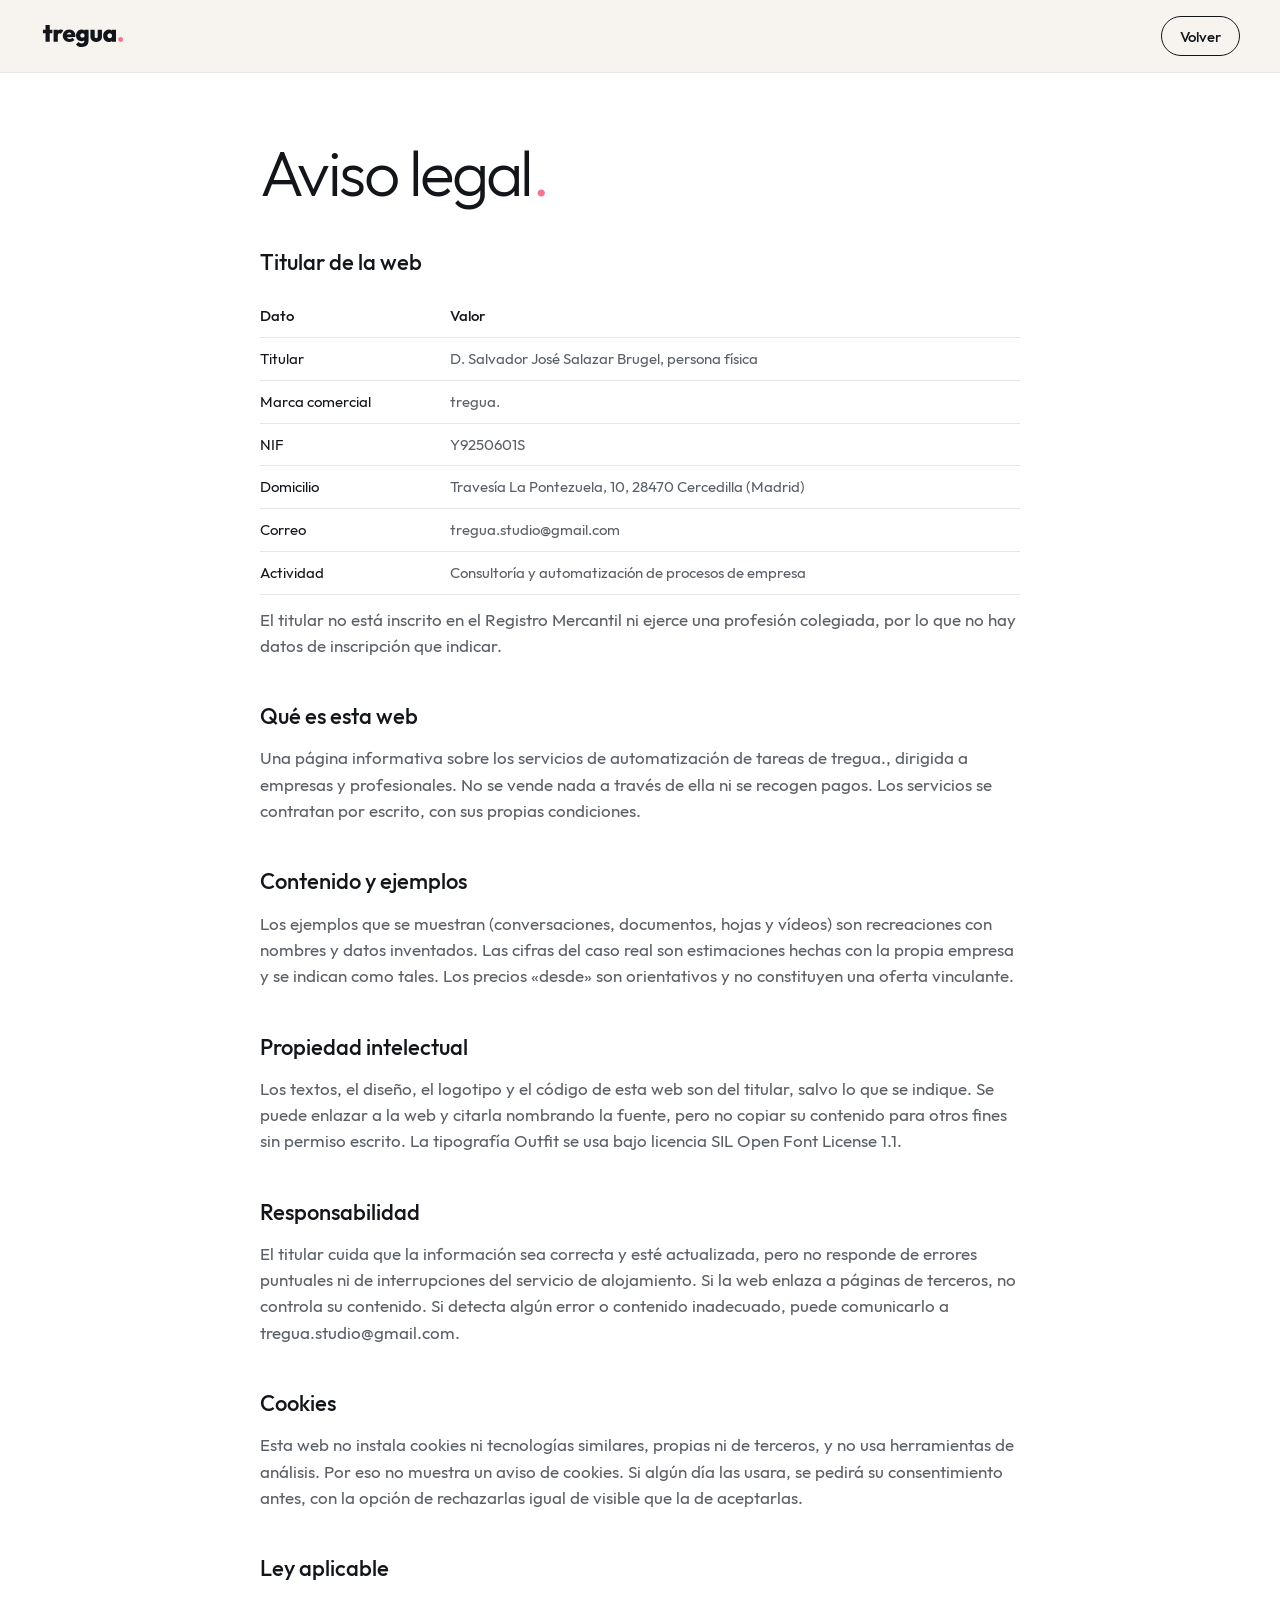
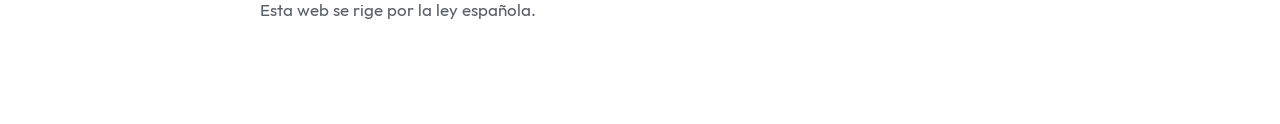
==== commit 7998d658: "Aviso legal y privacidad completos, con datos del titular - Aviso legal (LSSI art. 10): titular pers" ====
--- a/aviso-legal.html
+++ b/aviso-legal.html
@@ -3,12 +3,15 @@
 <head>
   <meta charset="utf-8">
   <meta name="viewport" content="width=device-width, initial-scale=1">
+  <meta http-equiv="Content-Security-Policy" content="default-src 'self'; script-src 'self'; style-src 'self' 'unsafe-inline'; img-src 'self' data:; font-src 'self'; connect-src 'self'; object-src 'none'; base-uri 'self'; form-action 'none'; upgrade-insecure-requests">
+  <meta name="referrer" content="strict-origin-when-cross-origin">
   <title>Aviso legal · tregua.</title>
   <meta name="robots" content="noindex">
   <link rel="icon" href="assets/img/icono.svg" type="image/svg+xml">
   <link rel="stylesheet" href="assets/css/estilos.css">
 </head>
 <body>
+<!-- Generado con EMPRENDIMIENTO\_herramientas\generar_legal.py: no editar a mano -->
 <header class="cabecera is-scrolled">
   <div class="envoltura cabecera__in">
     <a class="logo" href="index.html" aria-label="tregua. — inicio"><img src="assets/img/tregua-claro.svg" alt="tregua." width="96" height="31"></a>
@@ -18,25 +21,54 @@
 <main class="legal">
   <div class="envoltura">
     <h1>Aviso legal<span class="punto">.</span></h1>
-    <p class="aviso"><b>Borrador.</b> Falta completar los datos del titular y revisarlo con una gestoría antes de publicar la web.</p>
-
-    <h2>Titular de la web</h2>
-    <ul>
-      <li>Titular: [Nombre y apellidos o razón social]</li>
-      <li>NIF: [pendiente]</li>
-      <li>Domicilio: [pendiente]</li>
-      <li>Correo: tregua.studio@gmail.com</li>
-      <li>[Datos de inscripción, si los hubiera]</li>
-    </ul>
-
-    <h2>Qué es esta web</h2>
-    <p>Una página informativa sobre los servicios de automatización de tareas de tregua. No se vende nada a través de ella ni se recogen pagos.</p>
-
-    <h2>Contenido y ejemplos</h2>
-    <p>Los ejemplos que se muestran (conversaciones, documentos, hojas y vídeos) son recreaciones con nombres y datos inventados. Las cifras del caso real son estimaciones hechas con la propia empresa y se indican como tales.</p>
-
-    <h2>Propiedad intelectual</h2>
-    <p>El nombre, el logotipo y los textos de esta web son de su titular. La tipografía Outfit se usa bajo licencia SIL Open Font License 1.1.</p>
+<h2>Titular de la web</h2>
+<div class="tabla"><table>
+<thead>
+<tr>
+<th>Dato</th>
+<th>Valor</th>
+</tr>
+</thead>
+<tbody>
+<tr>
+<td>Titular</td>
+<td>D. Salvador José Salazar Brugel, persona física</td>
+</tr>
+<tr>
+<td>Marca comercial</td>
+<td>tregua.</td>
+</tr>
+<tr>
+<td>NIF</td>
+<td>Y9250601S</td>
+</tr>
+<tr>
+<td>Domicilio</td>
+<td>Travesía La Pontezuela, 10, 28470 Cercedilla (Madrid)</td>
+</tr>
+<tr>
+<td>Correo</td>
+<td>tregua.studio@gmail.com</td>
+</tr>
+<tr>
+<td>Actividad</td>
+<td>Consultoría y automatización de procesos de empresa</td>
+</tr>
+</tbody>
+</table></div>
+<p>El titular no está inscrito en el Registro Mercantil ni ejerce una profesión colegiada, por lo que no hay datos de inscripción que indicar.</p>
+<h2>Qué es esta web</h2>
+<p>Una página informativa sobre los servicios de automatización de tareas de tregua., dirigida a empresas y profesionales. No se vende nada a través de ella ni se recogen pagos. Los servicios se contratan por escrito, con sus propias condiciones.</p>
+<h2>Contenido y ejemplos</h2>
+<p>Los ejemplos que se muestran (conversaciones, documentos, hojas y vídeos) son recreaciones con nombres y datos inventados. Las cifras del caso real son estimaciones hechas con la propia empresa y se indican como tales. Los precios «desde» son orientativos y no constituyen una oferta vinculante.</p>
+<h2>Propiedad intelectual</h2>
+<p>Los textos, el diseño, el logotipo y el código de esta web son del titular, salvo lo que se indique. Se puede enlazar a la web y citarla nombrando la fuente, pero no copiar su contenido para otros fines sin permiso escrito. La tipografía Outfit se usa bajo licencia SIL Open Font License 1.1.</p>
+<h2>Responsabilidad</h2>
+<p>El titular cuida que la información sea correcta y esté actualizada, pero no responde de errores puntuales ni de interrupciones del servicio de alojamiento. Si la web enlaza a páginas de terceros, no controla su contenido. Si detecta algún error o contenido inadecuado, puede comunicarlo a tregua.studio@gmail.com.</p>
+<h2>Cookies</h2>
+<p>Esta web no instala cookies ni tecnologías similares, propias ni de terceros, y no usa herramientas de análisis. Por eso no muestra un aviso de cookies. Si algún día las usara, se pedirá su consentimiento antes, con la opción de rechazarlas igual de visible que la de aceptarlas.</p>
+<h2>Ley aplicable</h2>
+<p>Esta web se rige por la ley española.</p>
   </div>
 </main>
 </body>
--- a/assets/css/estilos.css
+++ b/assets/css/estilos.css
@@ -40,7 +40,7 @@
 button { font: inherit; color: inherit; }
 b { font-weight: 600; }
 [hidden] { display: none !important; }
-h1, h2, h3, .remate, .cita p, .cabeza > p, .contacto__texto { text-wrap: balance; }
+h1, h2, h3, .cita p, .cabeza > p, .contacto__texto { text-wrap: balance; }
 :focus-visible { outline: 2px solid var(--rosa); outline-offset: 3px; border-radius: 6px; }
 
 .envoltura { width: min(var(--max), 100% - 2 * var(--margen)); margin-inline: auto; }
@@ -78,7 +78,7 @@
 .cabeza > p:not(.antetitulo) { margin-top: 22px; max-width: 640px; font-size: 19px; color: var(--gris); }
 
 /* ---------- cabecera ---------- */
-.cabecera { position: fixed; inset: 0 0 auto; z-index: 50; transition: background-color .6s var(--curva), box-shadow .6s var(--curva); }
+.cabecera { position: fixed; inset: 0 0 auto; z-index: 50; padding-top: env(safe-area-inset-top, 0px); transition: background-color .6s var(--curva), box-shadow .6s var(--curva); }
 .cabecera.is-scrolled { background: rgba(246, 243, 238, .86); -webkit-backdrop-filter: saturate(1.4) blur(14px); backdrop-filter: saturate(1.4) blur(14px); box-shadow: 0 1px 0 var(--linea); }
 .cabecera__in { display: flex; align-items: center; justify-content: space-between; gap: 24px; height: 72px; }
 .logo { display: block; flex: none; border-radius: 4px; }
@@ -86,7 +86,7 @@
 .nav { display: flex; gap: 30px; font-size: 15px; }
 .nav a { text-decoration: none; color: var(--gris); transition: color .3s; }
 .nav a:hover { color: var(--tinta); }
-@media (max-width: 880px) { .nav { display: none; } }
+@media (max-width: 1100px) { .nav { display: none; } }
 
 /* ---------- portada ---------- */
 .portada { position: relative; padding: 150px 0 110px; overflow: hidden;
@@ -98,6 +98,7 @@
 .portada__texto { position: relative; z-index: 2; max-width: 760px; margin-inline: auto; text-align: center; }
 .portada h1 { margin-top: 24px; font-weight: 300; font-size: clamp(56px, 9.4vw, 132px); line-height: .94; letter-spacing: -.045em; }
 .entrada { margin: 30px auto 0; max-width: 590px; font-size: clamp(18px, 1.55vw, 20px); line-height: 1.5; color: var(--gris); }
+.entrada b { font-weight: 500; color: var(--tinta); }
 
 /* piezas flotantes */
 .collage { position: relative; margin-top: 64px; display: grid; grid-template-columns: repeat(2, minmax(0, 1fr)); gap: 16px; max-width: 640px; margin-inline: auto; align-items: start; }
@@ -158,15 +159,22 @@
 .vid--mini .vid__play::after { left: 11px; top: 8.5px; border-width: 5.5px 0 5.5px 8px; }
 .vid__dur { position: absolute; right: 6px; bottom: 6px; padding: 2px 6px; border-radius: 999px; background: rgba(18, 21, 26, .72); color: #fff; font-size: 10.5px; font-weight: 500; }
 
-/* ---------- problema ---------- */
-.tres { display: grid; grid-template-columns: repeat(3, minmax(0, 1fr)); gap: 16px; margin-top: 56px; }
-.tarjeta { display: flex; flex-direction: column; gap: 12px; min-height: 300px; padding: 30px 28px 32px; border-radius: 24px; background: var(--calido); }
-.tarjeta__dibujo { width: 140px; height: 64px; color: var(--tinta); }
-.tarjeta__num { margin-top: 40px; font-size: 14px; font-weight: 500; color: var(--gris); }
-.tarjeta h3 { font-size: 23px; font-weight: 500; line-height: 1.18; letter-spacing: -.01em; }
-.tarjeta p:last-child { color: var(--gris); }
-.remate { margin-top: 44px; font-size: clamp(20px, 2vw, 24px); font-weight: 400; letter-spacing: -.01em; max-width: 760px; }
-@media (max-width: 900px) { .tres { grid-template-columns: 1fr; } .tarjeta { min-height: 0; } }
+/* ---------- enfoque: «lo habitual» frente a «con tregua.» (sección oscura) ---------- */
+.seccion--tinta .cabeza > p:not(.antetitulo) { color: rgba(255, 255, 255, .7); }
+.enfoque { display: grid; grid-template-columns: repeat(2, minmax(0, 1fr)); gap: 16px; margin-top: 56px; }
+.enfoque__col { padding: clamp(28px, 3vw, 40px); border-radius: 24px; border: 1px solid rgba(255, 255, 255, .14); color: rgba(255, 255, 255, .72); }
+.enfoque__col--nuestro { background: #fff; border-color: #fff; color: var(--tinta); }
+.enfoque__etq { font-size: 13px; font-weight: 500; letter-spacing: .12em; text-transform: uppercase; color: rgba(255, 255, 255, .6); }
+.enfoque__col--nuestro .enfoque__etq { color: var(--gris); }
+.enfoque__col h3 { margin-top: 18px; font-size: clamp(24px, 2.4vw, 32px); font-weight: 400; line-height: 1.12; letter-spacing: -.02em; color: #fff; }
+.enfoque__col--nuestro h3 { color: var(--tinta); }
+.enfoque__lista { margin-top: 22px; display: grid; gap: 12px; }
+.enfoque__lista li { position: relative; padding-left: 28px; }
+.enfoque__lista li::before { content: ""; position: absolute; left: 2px; top: .78em; width: 13px; height: 2px; border-radius: 2px; background: rgba(255, 255, 255, .38); }
+.enfoque__col .lista { margin-top: 22px; gap: 12px; }
+.enfoque__pie { display: grid; grid-template-columns: repeat(2, minmax(0, 1fr)); gap: 16px 40px; margin-top: 36px; padding-top: 28px; border-top: 1px solid rgba(255, 255, 255, .14); color: rgba(255, 255, 255, .72); }
+.enfoque__pie b { color: #fff; }
+@media (max-width: 860px) { .enfoque, .enfoque__pie { grid-template-columns: 1fr; } }
 
 /* ---------- ejemplos: pestañas ---------- */
 .pestanas { display: flex; gap: 8px; margin-top: 44px; overflow-x: auto; scrollbar-width: none; padding: 4px; margin-inline: -4px; }
@@ -185,7 +193,8 @@
 .etiqueta::before { content: ""; width: 7px; height: 7px; border-radius: 50%; border: 1.5px solid var(--gris-2); }
 .etiqueta--viva::before { border: 0; background: var(--rosa); box-shadow: 0 0 0 4px rgba(242, 120, 143, .18); }
 .etiqueta--oscura { background: rgba(255, 255, 255, .08); border-color: rgba(255, 255, 255, .16); color: #fff; }
-.etiqueta--oscura::before { border-color: var(--rosa); }
+.etiqueta--oscura::before { border-color: rgba(255, 255, 255, .5); }
+.etiqueta--prueba::before { border-color: var(--rosa); border-width: 2px; }
 .lista { margin-top: 20px; display: grid; gap: 10px; }
 .lista li { position: relative; padding-left: 28px; }
 .lista li::before { content: ""; position: absolute; left: 2px; top: .42em; width: 13px; height: 7px; border-left: 2px solid var(--rosa); border-bottom: 2px solid var(--rosa); transform: rotate(-45deg); }
@@ -339,12 +348,55 @@
   .hoja__tabla th:nth-child(5), .hoja__tabla td:nth-child(5) { display: none; }
 }
 
+/* ---------- más tareas (bloque compacto dentro de «Así se ve») ---------- */
+.mas-tareas { margin-top: clamp(80px, 9vw, 120px); padding-top: 40px; border-top: 1px solid var(--linea-2); }
+.mas-tareas__tit { font-size: clamp(30px, 3.4vw, 44px); font-weight: 300; line-height: 1.05; letter-spacing: -.03em; }
+.mas-tareas__sub { margin-top: 12px; max-width: 620px; color: var(--gris); }
+.areas { display: grid; grid-template-columns: repeat(3, minmax(0, 1fr)); gap: 8px 40px; margin-top: 32px; }
+.areas li { display: flex; gap: 14px; align-items: flex-start; padding: 18px 0; border-bottom: 1px solid var(--linea); }
+.area__icono { position: relative; display: grid; place-items: center; flex: none; width: 40px; height: 40px; border-radius: 50%; background: #fff; color: var(--tinta); }
+.area__icono::after { content: ""; position: absolute; right: 0; top: 0; width: 8px; height: 8px; border-radius: 50%; background: var(--rosa); border: 2px solid var(--calido); }
+.areas h4 { margin: 2px 0 0; font-size: 17px; font-weight: 500; line-height: 1.25; letter-spacing: -.005em; }
+.areas p { margin-top: 4px; font-size: 15px; line-height: 1.45; color: var(--gris); }
+.mas-tareas__pie { margin-top: 28px; font-size: 17px; }
+.mas-tareas__pie a { text-decoration: underline; text-decoration-thickness: 1px; text-underline-offset: 4px; }
+.mas-tareas__pie a:hover { text-decoration-color: var(--rosa); }
+@media (max-width: 980px) { .areas { grid-template-columns: repeat(2, minmax(0, 1fr)); } }
+@media (max-width: 620px) { .areas { grid-template-columns: 1fr; } }
+
+/* datos del caso real dentro de un ejemplo */
+.en-el-caso { margin-top: 22px; padding: 16px 18px; border-radius: 16px; background: #fff; border: 1px solid var(--linea); }
+.en-el-caso__tit { font-size: 12px; font-weight: 500; letter-spacing: .1em; text-transform: uppercase; color: var(--gris); }
+.mini-cifras { display: grid; grid-template-columns: repeat(3, minmax(0, 1fr)); gap: 12px; margin-top: 10px; }
+.mini-cifras dt { font-size: 24px; font-weight: 300; line-height: 1.1; letter-spacing: -.03em; white-space: nowrap; }
+.mini-cifras dd { margin-top: 2px; font-size: 13px; line-height: 1.35; color: var(--gris); }
+
 /* ---------- cómo trabajamos ---------- */
-.pasos { display: grid; grid-template-columns: repeat(4, minmax(0, 1fr)); gap: 0 32px; margin-top: 64px; counter-reset: paso; }
+.pasos { display: grid; grid-template-columns: repeat(5, minmax(0, 1fr)); gap: 0 28px; margin-top: 64px; counter-reset: paso; }
 .paso { padding-top: 26px; border-top: 1px solid var(--linea-2); }
 .paso .paso__num { font-size: 60px; font-weight: 300; line-height: 1; letter-spacing: -.05em; }
 .paso h3 { margin-top: 26px; font-size: 21px; font-weight: 500; line-height: 1.2; letter-spacing: -.01em; }
 .paso p { margin-top: 10px; font-size: 16px; color: var(--gris); }
+/* precios de referencia (dentro de «Cómo trabajamos») */
+.precios { margin-top: clamp(72px, 8vw, 112px); padding-top: 40px; border-top: 1px solid var(--linea-2); }
+.precios__tit { font-size: clamp(30px, 3.4vw, 44px); font-weight: 300; line-height: 1.05; letter-spacing: -.03em; }
+.precios__sub { margin-top: 12px; max-width: 640px; color: var(--gris); }
+.tarifas { display: grid; grid-template-columns: repeat(4, minmax(0, 1fr)); gap: 16px; margin-top: 32px; }
+.tarifa { display: flex; flex-direction: column; gap: 12px; min-width: 0; padding: 26px 24px 28px; border-radius: 24px; background: var(--calido); }
+.tarifa--tinta { background: var(--tinta); color: #fff; }
+.tarifa__etq { font-size: 13px; font-weight: 500; letter-spacing: .12em; text-transform: uppercase; color: var(--gris); }
+.tarifa--tinta .tarifa__etq { color: rgba(255, 255, 255, .6); }
+.tarifa__precio { margin-top: 14px; font-size: clamp(32px, 3vw, 40px); font-weight: 300; line-height: 1; letter-spacing: -.03em; white-space: nowrap; font-variant-numeric: tabular-nums; }
+.tarifa__desde { display: block; margin-bottom: 6px; font-size: 14px; letter-spacing: 0; color: var(--gris); }
+.tarifa__precio small { margin-left: 4px; font-size: 15px; letter-spacing: 0; color: var(--gris); }
+.tarifa--tinta .tarifa__desde, .tarifa--tinta .tarifa__precio small { color: rgba(255, 255, 255, .6); }
+.tarifa__texto { font-size: 16px; color: var(--gris); }
+.tarifa--tinta .tarifa__texto { color: rgba(255, 255, 255, .78); }
+.precios__pie { margin-top: 22px; max-width: 760px; font-size: 15px; color: var(--gris); }
+@media (max-width: 980px) { .tarifas { grid-template-columns: repeat(2, minmax(0, 1fr)); } }
+@media (max-width: 560px) { .tarifas { grid-template-columns: 1fr; } }
+
+@media (max-width: 1140px) { .pasos { grid-template-columns: repeat(3, minmax(0, 1fr)); row-gap: 48px; } }
 @media (max-width: 980px) { .pasos { grid-template-columns: repeat(2, minmax(0, 1fr)); row-gap: 48px; } }
 @media (max-width: 600px) { .pasos { grid-template-columns: 1fr; row-gap: 40px; } }
 
@@ -366,8 +418,37 @@
 .caso .lista { margin-top: 22px; gap: 14px; }
 .caso__ahora-extra { margin-top: 28px; padding-top: 22px; border-top: 1px solid rgba(255, 255, 255, .14); color: rgba(255, 255, 255, .78); }
 .caso__ahora-extra .etiqueta { margin-right: 8px; vertical-align: 1px; }
-.nota { margin-top: 28px; font-size: 14px; color: rgba(255, 255, 255, .52); }
+.caso--tres { grid-template-columns: repeat(3, minmax(0, 1fr)); }
+.caso--tres .cifra { font-size: clamp(64px, 6.4vw, 96px); }
+.caso__cambio { margin-top: 24px; padding-top: 20px; border-top: 1px solid rgba(255, 255, 255, .14); color: rgba(255, 255, 255, .78); }
+.caso__cambio b { color: #fff; }
+.caso__extra { margin-top: 28px; color: rgba(255, 255, 255, .78); max-width: 860px; }
+.caso__extra .etiqueta { margin-right: 8px; vertical-align: 1px; }
+.nota { margin-top: 28px; font-size: 14px; color: rgba(255, 255, 255, .52); max-width: 860px; }
+.enlace-claro { color: #fff; text-decoration: underline; text-decoration-thickness: 1px; text-underline-offset: 3px; }
+.enlace-claro:hover { text-decoration-color: var(--rosa); }
+@media (max-width: 1000px) { .caso--tres { grid-template-columns: 1fr; } }
 @media (max-width: 860px) { .caso { grid-template-columns: 1fr; } }
+
+/* ---------- sus datos (protección de datos): la hoja del compromiso ---------- */
+.datos { display: grid; grid-template-columns: minmax(0, 5fr) minmax(0, 7fr); gap: 56px; align-items: start; }
+.datos .cabeza { position: sticky; top: 110px; }
+.leyes { display: flex; flex-wrap: wrap; gap: 10px; margin-top: 28px; }
+.leyes li { display: flex; flex-direction: column; gap: 2px; padding: 12px 16px; border-radius: 14px; border: 1px solid var(--linea-2); font-size: 14px; color: var(--gris); line-height: 1.3; }
+.leyes b { font-size: 17px; color: var(--tinta); font-weight: 600; }
+.compromiso { position: relative; padding: clamp(28px, 4vw, 44px); border-radius: 20px; background: #fff; box-shadow: var(--sombra); }
+.compromiso__linea { width: 36px; height: 3px; border-radius: 3px; background: var(--rosa); }
+.compromiso__etq { margin-top: 16px; font-size: 11px; font-weight: 500; letter-spacing: .14em; text-transform: uppercase; color: var(--gris); }
+.compromiso__tit { margin-top: 6px; font-size: clamp(24px, 2.4vw, 30px); font-weight: 400; line-height: 1.1; letter-spacing: -.02em; }
+.clausulas { margin-top: 22px; counter-reset: clausula; border-top: 1px solid var(--linea); }
+.clausulas li { counter-increment: clausula; display: grid; grid-template-columns: 34px minmax(0, 1fr); column-gap: 8px; padding: 14px 0; border-bottom: 1px solid var(--linea); }
+.clausulas li::before { content: counter(clausula) "."; grid-row: span 2; font-size: 15px; font-weight: 500; color: var(--rosa); font-variant-numeric: tabular-nums; line-height: 1.5; }
+.clausulas h4 { margin: 0; font-size: 15.5px; font-weight: 600; line-height: 1.4; }
+.clausulas p { margin-top: 2px; font-size: 14.5px; line-height: 1.5; color: var(--gris); }
+.compromiso__firma { display: flex; justify-content: space-between; align-items: flex-end; gap: 16px; margin-top: 26px; padding-top: 18px; border-top: 1px dashed var(--linea-2); font-size: 13px; color: var(--gris); }
+.compromiso__firma img { height: 20px; width: auto; flex: none; }
+@media (max-width: 900px) { .datos { grid-template-columns: 1fr; gap: 36px; } .datos .cabeza { position: static; } }
+.acordeon details p a { color: var(--tinta); text-decoration: underline; text-decoration-thickness: 1px; text-underline-offset: 3px; }
 
 /* ---------- preguntas ---------- */
 .preguntas { display: grid; grid-template-columns: minmax(0, 5fr) minmax(0, 7fr); gap: 48px; align-items: start; }
@@ -405,14 +486,14 @@
 @media (max-width: 760px) { .pie__in { grid-template-columns: 1fr 1fr; } .pie__marca { grid-column: 1 / -1; } }
 
 /* ---------- aparición al hacer scroll ---------- */
-.js .revela { opacity: 0; transform: translateY(26px); transition: opacity 1s var(--curva) var(--d, 0s), transform 1.2s var(--curva) var(--d, 0s); }
-.js .revela.is-in { opacity: 1; transform: none; }
+.js .revela { transform: translateY(22px); transition: transform 1.2s var(--curva) var(--d, 0s); }
+.js .revela.is-in { transform: none; }
 
 /* ---------- movimiento reducido ---------- */
 @media (prefers-reduced-motion: reduce) {
   html { scroll-behavior: auto; }
   *, *::before, *::after { animation-duration: .01ms !important; animation-iteration-count: 1 !important; transition-duration: .01ms !important; }
-  .js .revela { opacity: 1; transform: none; }
+  .js .revela { transform: none; }
   .flota { animation: none !important; }
 }
 
@@ -427,3 +508,11 @@
 .legal p, .legal li { margin-top: 12px; color: var(--gris); }
 .legal ul { list-style: disc; padding-left: 22px; }
 .legal .aviso { margin-top: 24px; padding: 16px 18px; border-radius: 14px; background: var(--rosa-suave); color: var(--tinta); }
+.legal ol { list-style: decimal; padding-left: 22px; }
+.legal a { text-decoration: underline; text-underline-offset: 2px; }
+.legal .tabla { margin-top: 16px; overflow-x: auto; -webkit-overflow-scrolling: touch; }
+.legal table { width: 100%; border-collapse: collapse; font-size: 15px; line-height: 1.45; }
+.legal table:has(th:nth-child(4)) { min-width: 560px; }
+.legal th, .legal td { padding: 10px 12px 10px 0; text-align: left; vertical-align: top; border-bottom: 1px solid var(--linea); color: var(--gris); }
+.legal th { color: var(--tinta); font-weight: 500; }
+.legal td:first-child { color: var(--tinta); }
